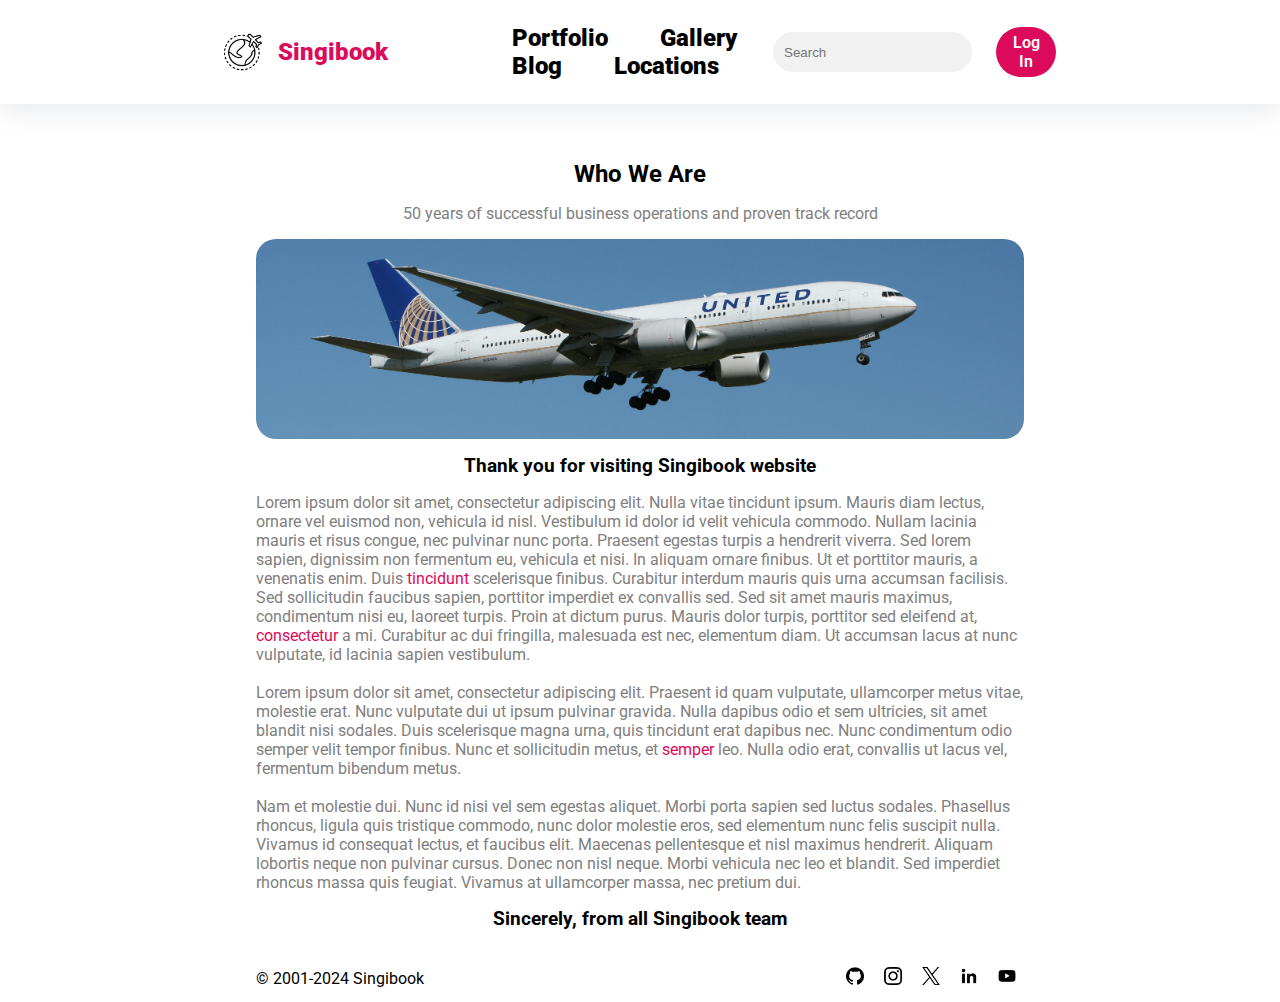
==== pages/about.html @ d8998f8f "Populate about page" ====
<!DOCTYPE html>
<html lang="en">
<head>
    <meta charset="UTF-8">
    <meta name="viewport" content="width=device-width, initial-scale=1.0">
    <title>Singibook - About Us</title>
    <link rel="stylesheet" href="about.css" />
</head>
<body>
    <header class="header">
        <div class="header-wrapper">
            <a href="/index.html">
                <div class="logo">
                    <img src="/img/logo.png" alt="singibook logo" height="38px">
                    <div class="logo-text">Singibook</div>
                </div>
            </a>
            <div class="header-links">
                <a href="/pages/portfolio.html" target="_blank" rel="noopener noreferrer">Portfolio</a>
                <a href="/pages/gallery.html" target="_blank" rel="noopener noreferrer">Gallery</a>
                <a href="/pages/blog.html" target="_blank" rel="noopener noreferrer">Blog</a>
                <a href="/pages/locations.html" target="_blank" rel="noopener noreferrer">Locations</a>
            </div>
            <div class="search-section">
                <input type="text" name="search" id="" placeholder="Search">
                <button class="login">Log In</button>
            </div>
        </div>
    </header>
    <div class="wrapper">
        <h2 class="wrapper-title">Who We Are</h2>
        <div class="wrapper-section">
            <div class="wrapper-description">50 years of successful business operations and proven track record</div>
            <div class="wrapper-image"><img src="/img/plane-4.jpg" alt=""></div>
            <h3>Thank you for visiting Singibook website</h3>
            <p class="wrapper-description">

Lorem ipsum dolor sit amet, consectetur adipiscing elit. Nulla vitae tincidunt ipsum. Mauris diam lectus, ornare vel euismod non, vehicula id nisl. Vestibulum id dolor id velit vehicula commodo. Nullam lacinia mauris et risus congue, nec pulvinar nunc porta. Praesent egestas turpis a hendrerit viverra. Sed lorem sapien, dignissim non fermentum eu, vehicula et nisi. In aliquam ornare finibus.

Ut et porttitor mauris, a venenatis enim. Duis <span>tincidunt</span>  scelerisque finibus. Curabitur interdum mauris quis urna accumsan facilisis. Sed sollicitudin faucibus sapien, porttitor imperdiet ex convallis sed. Sed sit amet mauris maximus, condimentum nisi eu, laoreet turpis. Proin at dictum purus. Mauris dolor turpis, porttitor sed eleifend at, <span>consectetur</span>  a mi. Curabitur ac dui fringilla, malesuada est nec, elementum diam. Ut accumsan lacus at nunc vulputate, id lacinia sapien vestibulum. <br> <br> Lorem ipsum dolor sit amet, consectetur adipiscing elit. Praesent id quam vulputate, ullamcorper metus vitae, molestie erat. Nunc vulputate dui ut ipsum pulvinar gravida. Nulla dapibus odio et sem ultricies, sit amet blandit nisi sodales. Duis scelerisque magna urna, quis tincidunt erat dapibus nec. Nunc condimentum odio semper velit tempor finibus.

Nunc et sollicitudin metus, et <span>semper </span> leo. Nulla odio erat, convallis ut lacus vel, fermentum bibendum metus. <br> <br> Nam et molestie dui. Nunc id nisi vel sem egestas aliquet. Morbi porta sapien sed luctus sodales. Phasellus rhoncus, ligula quis tristique commodo, nunc dolor molestie eros, sed elementum nunc felis suscipit nulla. Vivamus id consequat lectus, et faucibus elit. Maecenas pellentesque et nisl maximus hendrerit. Aliquam lobortis neque non pulvinar cursus. Donec non nisl neque. Morbi vehicula nec leo et blandit. Sed imperdiet rhoncus massa quis feugiat. Vivamus at ullamcorper massa, nec pretium dui.
            </p>
            <h3>Sincerely, from all Singibook team</h3>
        </div>
    </div>
    <footer>
        <div class="trademark">© 2001-2024 Singibook</div>
        <div class="social-media">
            <a href="https://github.com/mililca" target="_blank" rel="noopener noreferrer"><img src="/img/github.png" alt="github logo" height="18px"></a>
            <a href="https://www.instagram.com/" target="_blank" rel="noopener noreferrer"><img src="/img/instagram.png" alt="instagram logo" height="18px"></a>
            <a href="https://twitter.com/?lang=en" target="_blank" rel="noopener noreferrer"><img src="/img/twitter.png" alt="twitter logo" height="18px"></a>
            <a href="https://www.linkedin.com/in/natalia-shelepova-446879180/" target="_blank" rel="noopener noreferrer"><img src="/img/linkedin.png" alt="linkedin logo" height="18px"></a>
            <a href="https://www.youtube.com/" target="_blank" rel="noopener noreferrer"><img src="/img/youtube.png" alt="youtube logo" height="18px"></a>
        </div>
    </footer>
</body>
</html>
---- pages/about.css ----
@import url('https://fonts.googleapis.com/css2?family=Noto+Sans+KR&family=Roboto&display=swap');

*,
*::before,
*::after {
  margin: 0;
  padding: 0;
  box-sizing: inherit;
}

html {
  font-size: 62.5%;
  overflow-y:scroll
}

body {
  box-sizing: border-box;
  font-size: 1.6rem;
  font-family: 'Roboto', sans-serif;
  height: 100%;
}

a {
    color: black;
    text-decoration: none; 
}

header {
    background-color: white;
    box-shadow: rgba(149, 157, 165, 0.2) 0px 8px 24px;
}

.header-links > a {
    box-shadow: inset 0 0 0 0 #db0a5b;
    color: black;
    transition: color .3s ease-in-out, box-shadow .3s ease-in-out;
}

.header-links > a:hover {
    box-shadow: inset 150px 0 0 0 #db0a5b;
    color: white;
}

ul {
    list-style-type: none;
}

button, input[type="submit"], input[type="reset"] {
	background: none;
	color: inherit;
	border: none;
	padding: 0;
	font: inherit;
	cursor: pointer;
	outline: inherit;
}

.header-wrapper {
    display: flex;
    justify-content: space-between;
    align-items: center;
    margin: 0 15%;
    padding: 24px 32px;
}

.header-links {
    gap: 16px;
    margin-left: 100px;
}

.logo {
    color: #db0a5b;
    font-weight: 900;
    font-size: 24px;
    display: flex;
    flex-direction: row;
    justify-content: center;
    align-items: center;
    gap: 16px;
}

.search-section {
    display: inline-flex;
    gap: 24px;
    align-items: center;
}

.header-links > * {
    padding: 0 24px;
    font-weight: 900;
    font-size: 24px;
}

.search-section > input {
	border: 1px solid #f1f1f1;
	height: 40px;
	padding: 0 10px;
	width: 200px;
    border-radius: 30px;
    background-color: #f1f1f1;
}

.search-section > input:focus {
	animation: glow 800ms ease-out infinite alternate;
	outline: none;
}

.login {
    display: flex;
    align-items: center;
    background-color: #db0a5b;
    color: white;
    font-weight: 600;
	padding: 6px 16px;
    border-radius: 30px;
}

.login:hover {
    background-color: #ff5e9c;
}

.wrapper {
    display: flex;
    justify-content: f;
    align-items: center;
    width: 100%;
    flex-direction: column;
    overflow: hidden;
}

.wrapper-image {
    overflow: hidden;
    width: 100%;
    height: 200px;
    border-radius: 20px;
}

.wrapper-image > img {
    height: 200px;
    width: 100%;
    object-fit: cover;
}

p {
    color: gray;
}

span {
    color: #db0a5b;
}

.wrapper-description {
    color: gray;
}

.wrapper-section {
    width: 60%;
    overflow: hidden;
    display: flex;
    flex-direction: column;
    justify-content: center;
    align-items: center;
    gap: 16px;
    flex-wrap: wrap;
    padding-bottom: 24px;
}

.wrapper-title {
    font-size: 24px;
    font-weight: 700;
    padding: 56px 0px 16px 0px;
}

.image-wrapper {
    width: 300px;
    height: 200px;
    overflow: hidden;
}

.image > img {
    height: 200px;
    width: 100%;
    object-fit: cover;
}

footer {
    display: flex;
    flex-direction: row;
    height: 48px;
    justify-content: space-between;
    align-items: center;
    padding: 0px 20%;
}

.social-media > a {
    padding: 0px 8px;
}
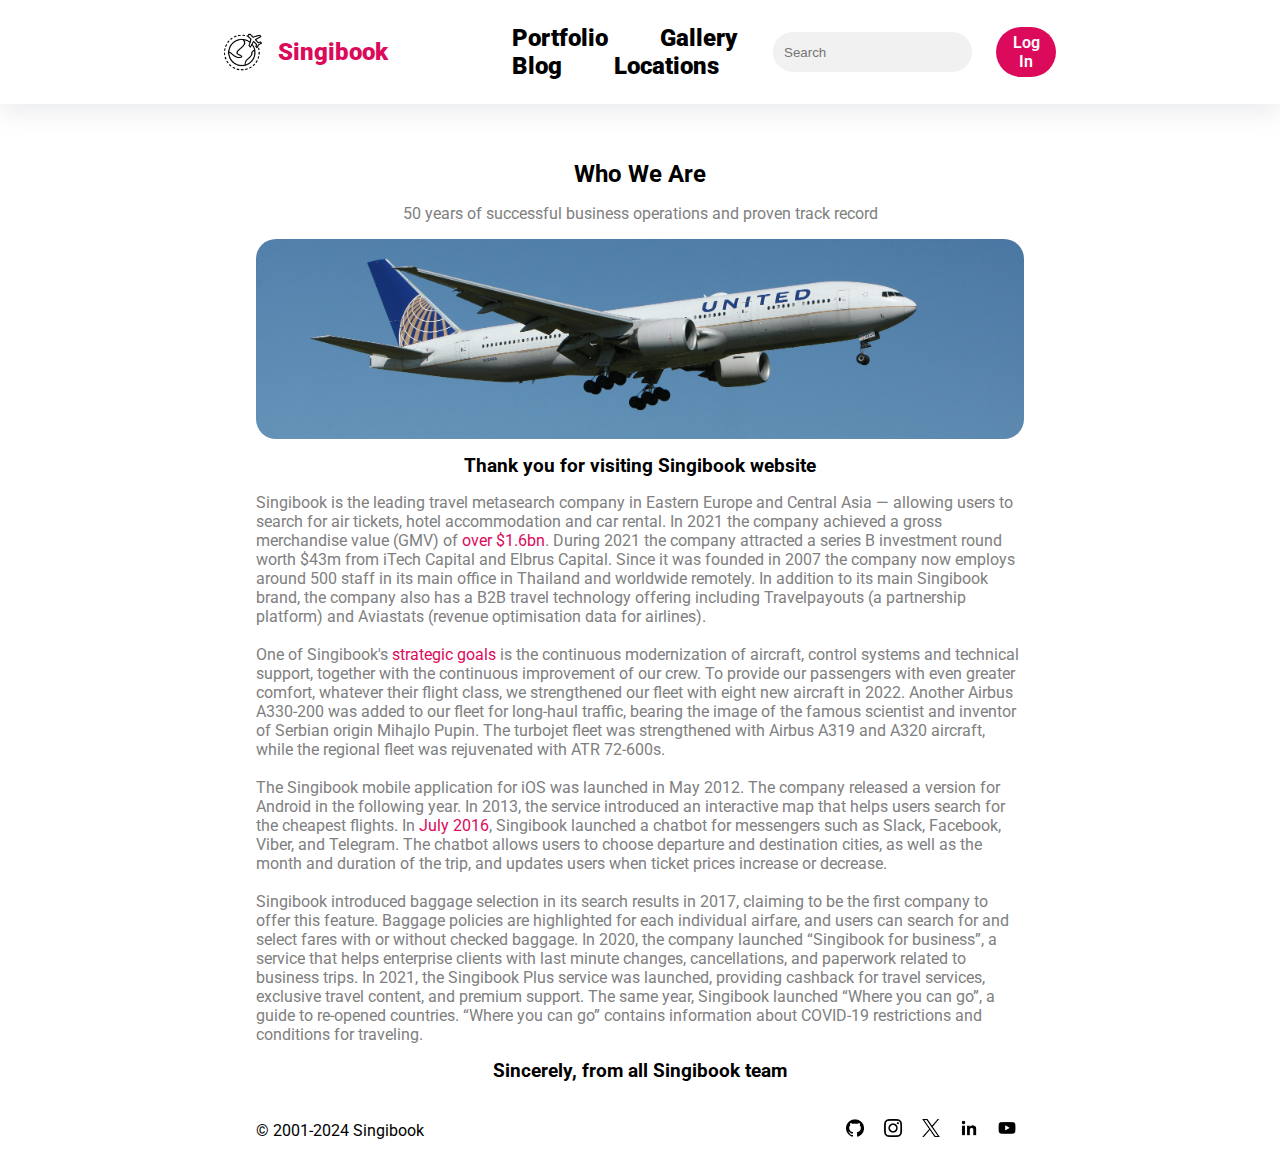
==== commit 215f842d: "Fix links" ====
--- a/pages/about.html
+++ b/pages/about.html
@@ -23,7 +23,7 @@
             </div>
             <div class="search-section">
                 <input type="text" name="search" id="" placeholder="Search">
-                <button class="login">Log In</button>
+                <a href="login.html" class="login"><button>Log In</button></a>
             </div>
         </div>
     </header>
@@ -35,11 +35,18 @@
             <h3>Thank you for visiting Singibook website</h3>
             <p class="wrapper-description">
 
-Lorem ipsum dolor sit amet, consectetur adipiscing elit. Nulla vitae tincidunt ipsum. Mauris diam lectus, ornare vel euismod non, vehicula id nisl. Vestibulum id dolor id velit vehicula commodo. Nullam lacinia mauris et risus congue, nec pulvinar nunc porta. Praesent egestas turpis a hendrerit viverra. Sed lorem sapien, dignissim non fermentum eu, vehicula et nisi. In aliquam ornare finibus.
-
-Ut et porttitor mauris, a venenatis enim. Duis <span>tincidunt</span>  scelerisque finibus. Curabitur interdum mauris quis urna accumsan facilisis. Sed sollicitudin faucibus sapien, porttitor imperdiet ex convallis sed. Sed sit amet mauris maximus, condimentum nisi eu, laoreet turpis. Proin at dictum purus. Mauris dolor turpis, porttitor sed eleifend at, <span>consectetur</span>  a mi. Curabitur ac dui fringilla, malesuada est nec, elementum diam. Ut accumsan lacus at nunc vulputate, id lacinia sapien vestibulum. <br> <br> Lorem ipsum dolor sit amet, consectetur adipiscing elit. Praesent id quam vulputate, ullamcorper metus vitae, molestie erat. Nunc vulputate dui ut ipsum pulvinar gravida. Nulla dapibus odio et sem ultricies, sit amet blandit nisi sodales. Duis scelerisque magna urna, quis tincidunt erat dapibus nec. Nunc condimentum odio semper velit tempor finibus.
-
-Nunc et sollicitudin metus, et <span>semper </span> leo. Nulla odio erat, convallis ut lacus vel, fermentum bibendum metus. <br> <br> Nam et molestie dui. Nunc id nisi vel sem egestas aliquet. Morbi porta sapien sed luctus sodales. Phasellus rhoncus, ligula quis tristique commodo, nunc dolor molestie eros, sed elementum nunc felis suscipit nulla. Vivamus id consequat lectus, et faucibus elit. Maecenas pellentesque et nisl maximus hendrerit. Aliquam lobortis neque non pulvinar cursus. Donec non nisl neque. Morbi vehicula nec leo et blandit. Sed imperdiet rhoncus massa quis feugiat. Vivamus at ullamcorper massa, nec pretium dui.
+                Singibook is the leading travel metasearch company in Eastern Europe and Central Asia — allowing users to search for air tickets, hotel accommodation and car rental.
+                In 2021 the company achieved a gross merchandise value (GMV) of <span>over $1.6bn</span>. 
+                During 2021 the company attracted a series B investment round worth $43m from iTech Capital and Elbrus Capital. 
+                Since it was founded in 2007 the company now employs around 500 staff in its main office in Thailand and worldwide remotely.
+                In addition to its main Singibook brand, the company also has a B2B travel technology offering including Travelpayouts (a partnership platform) and Aviastats (revenue optimisation data for airlines). <br> <br>
+                One of Singibook's <span>strategic goals</span> is the continuous modernization of aircraft, control systems and technical support, together with the continuous improvement of our crew.    
+                To provide our passengers with even greater comfort, whatever their flight class, we strengthened our fleet with eight new aircraft in 2022.
+                Another Airbus A330-200 was added to our fleet for long-haul traffic, bearing the image of the famous scientist and inventor of Serbian origin Mihajlo Pupin.
+                The turbojet fleet was strengthened with Airbus A319 and A320 aircraft, while the regional fleet was rejuvenated with ATR 72-600s. <br><br>
+                The Singibook mobile application for iOS was launched in May 2012. The company released a version for Android in the following year. In 2013, the service introduced an interactive map that helps users search for the cheapest flights. In <span>July 2016</span>, Singibook launched a chatbot for messengers such as Slack, Facebook, Viber, and Telegram. The chatbot allows users to choose departure and destination cities, as well as the month and duration of the trip, and updates users when ticket prices increase or decrease. <br><br>
+                Singibook introduced baggage selection in its search results in 2017, claiming to be the first company to offer this feature. Baggage policies are highlighted for each individual airfare, and users can search for and select fares with or without checked baggage. In 2020, the company launched “Singibook for business”, a service that helps enterprise clients with last minute changes, cancellations, and paperwork related to business trips.
+                In 2021, the Singibook Plus service was launched, providing cashback for travel services, exclusive travel content, and premium support. The same year, Singibook launched “Where you can go”, a guide to re-opened countries. “Where you can go” contains information about COVID-19 restrictions and conditions for traveling.
             </p>
             <h3>Sincerely, from all Singibook team</h3>
         </div>
